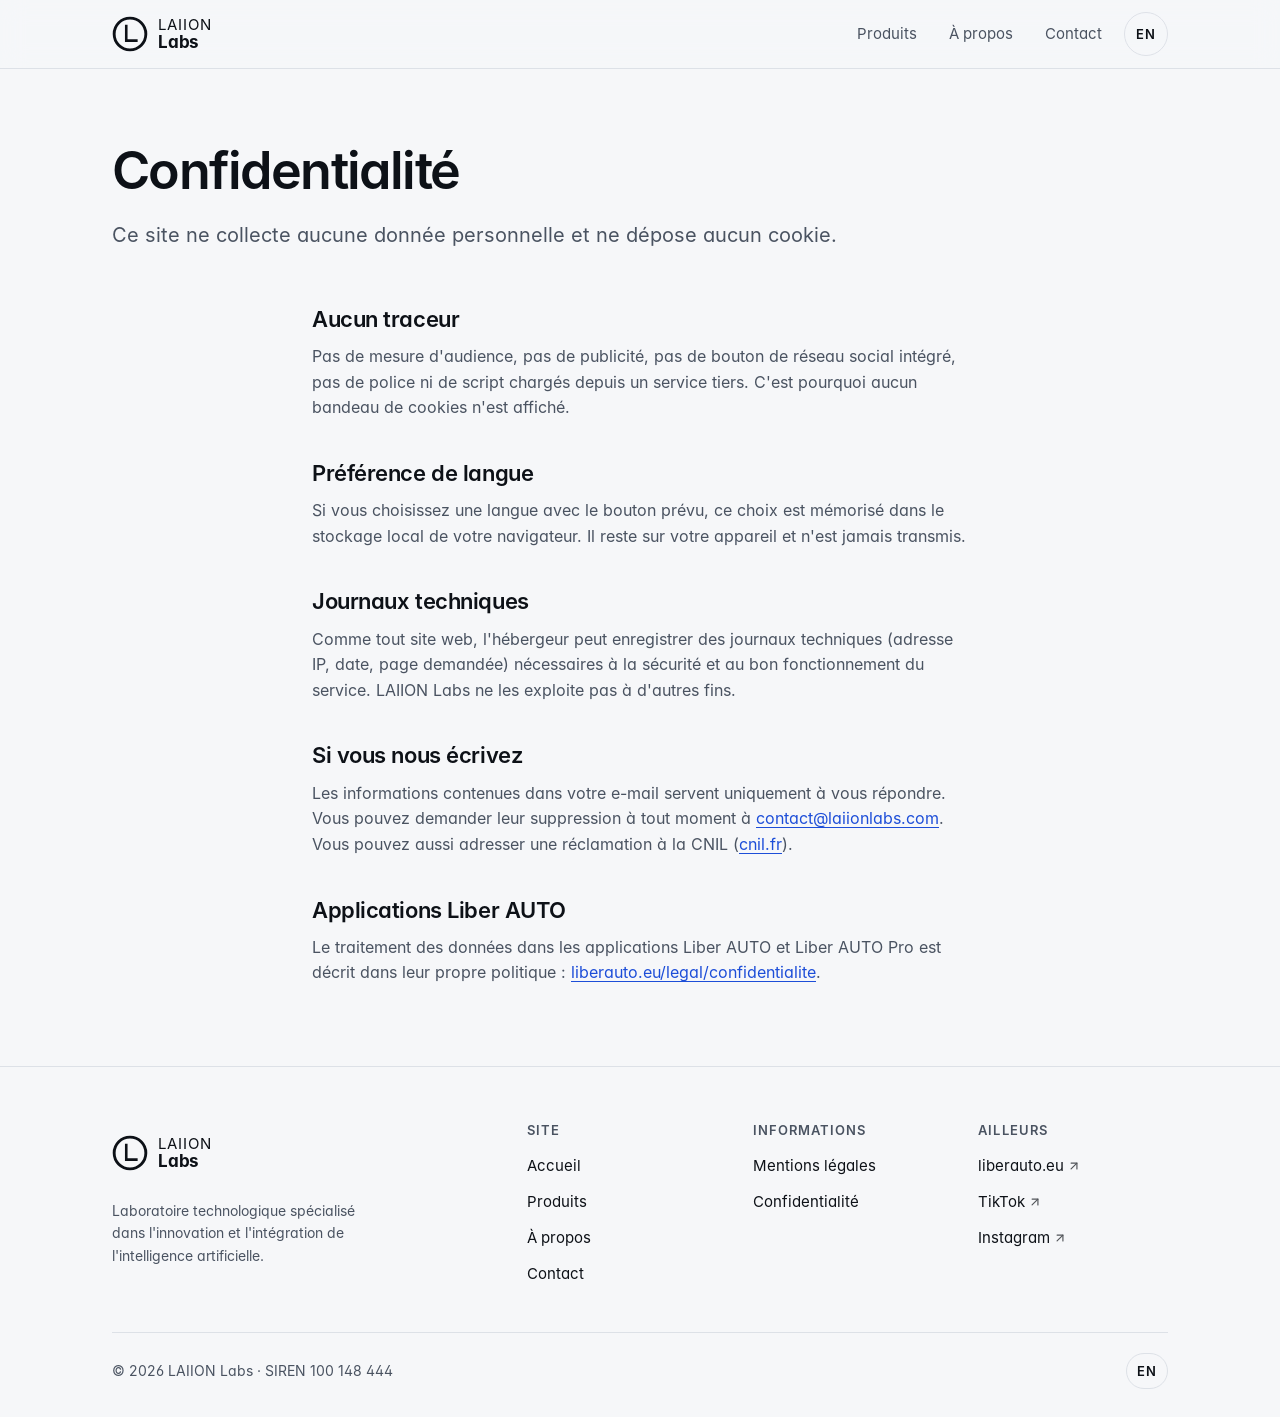
==== confidentialite.html @ 4909dd3a "Add files via upload" ====
<!doctype html>
<html lang="fr">
<head>
  <meta charset="utf-8">
  <meta name="viewport" content="width=device-width, initial-scale=1">
  <title>Confidentialité — LAIION Labs</title>
  <meta name="description" content="Le site de LAIION Labs ne collecte aucune donnée personnelle et ne dépose aucun cookie.">
  <link rel="canonical" href="https://laiionlabs.com/confidentialite.html">
  <link rel="alternate" hreflang="fr" href="https://laiionlabs.com/confidentialite.html">
  <link rel="alternate" hreflang="en" href="https://laiionlabs.com/en/privacy.html">
  <link rel="alternate" hreflang="x-default" href="https://laiionlabs.com/confidentialite.html">
  <meta name="color-scheme" content="light dark">
  <meta name="theme-color" content="#f6f7f9" media="(prefers-color-scheme: light)">
  <meta name="theme-color" content="#0b0e12" media="(prefers-color-scheme: dark)">
  <meta property="og:type" content="website">
  <meta property="og:site_name" content="LAIION Labs">
  <meta property="og:title" content="Confidentialité — LAIION Labs">
  <meta property="og:description" content="Le site de LAIION Labs ne collecte aucune donnée personnelle et ne dépose aucun cookie.">
  <meta property="og:url" content="https://laiionlabs.com/confidentialite.html">
  <meta property="og:image" content="https://laiionlabs.com/assets/img/og-image.png">
  <meta property="og:image:width" content="1200">
  <meta property="og:image:height" content="630">
  <meta property="og:image:alt" content="LAIION Labs">
  <meta property="og:locale" content="fr_FR">
  <meta property="og:locale:alternate" content="en_US">
  <meta name="twitter:card" content="summary_large_image">
  <link rel="icon" href="assets/img/favicon.svg" type="image/svg+xml">
  <link rel="icon" href="assets/img/favicon-32.png" sizes="32x32" type="image/png">
  <link rel="apple-touch-icon" href="assets/img/apple-touch-icon.png">
  <link rel="preload" href="assets/fonts/inter-400.woff" as="font" type="font/woff" crossorigin>
  <link rel="stylesheet" href="assets/css/style.css">
  <script type="application/ld+json">{"@context":"https://schema.org","@type":"Organization","name":"LAIION Labs","legalName":"LAIION Labs","url":"https://laiionlabs.com/","logo":"https://laiionlabs.com/assets/img/logo-512.png","email":"contact@laiionlabs.com","telephone":"+33961003296","foundingDate":"2026","address":{"@type":"PostalAddress","streetAddress":"60 rue François 1er","postalCode":"75008","addressLocality":"Paris","addressCountry":"FR"},"identifier":[{"@type":"PropertyValue","propertyID":"SIREN","value":"100148444"},{"@type":"PropertyValue","propertyID":"SIRET","value":"10014844400019"}],"vatID":"FR66100148444","founder":{"@type":"Person","name":"Ion Lai"},"sameAs":["https://liberauto.eu","https://www.tiktok.com/@laiion.labs","https://www.instagram.com/laiion_labs/"]}</script>
</head>
<body>
  <a class="skip" href="#main">Aller au contenu</a>
  <header class="site-header">
    <div class="container site-header__inner">
      <a class="brand" href="index.html" aria-label="Accueil LAIION Labs">
        <svg class="brand__mark" viewBox="0 0 100 100" width="36" height="36" aria-hidden="true" focusable="false"><circle cx="50" cy="50" r="44" fill="none" stroke="currentColor" stroke-width="8"/><path d="M39.6 24V68.4H71.2" fill="none" stroke="currentColor" stroke-width="7.2"/></svg>
        <span class="brand__text" aria-hidden="true"><span class="brand__top">LAIION</span><span class="brand__bottom">Labs</span></span>
      </a>
      <nav class="nav" aria-label="Navigation principale">
        <ul class="nav__list"><li><a href="produits.html">Produits</a></li><li><a href="a-propos.html">À propos</a></li><li><a href="contact.html">Contact</a></li></ul>
        <a class="lang-switch" href="en/privacy.html" hreflang="en" lang="en" data-setlang="en"><span class="sr-only">English</span><span aria-hidden="true">EN</span></a>
        <details class="nav__mobile">
          <summary aria-label="Menu"><svg class="icon" viewBox="0 0 24 24" width="20" height="20" fill="none" stroke="currentColor" stroke-width="2" stroke-linecap="round" stroke-linejoin="round" aria-hidden="true" focusable="false"><path d="M4 6h16"/><path d="M4 12h16"/><path d="M4 18h16"/></svg><svg class="icon" viewBox="0 0 24 24" width="20" height="20" fill="none" stroke="currentColor" stroke-width="2" stroke-linecap="round" stroke-linejoin="round" aria-hidden="true" focusable="false"><path d="M18 6 6 18"/><path d="m6 6 12 12"/></svg></summary>
          <div class="nav__panel">
            <ul><li><a href="produits.html">Produits</a></li><li><a href="a-propos.html">À propos</a></li><li><a href="contact.html">Contact</a></li></ul>
          </div>
        </details>
      </nav>
    </div>
  </header>

  <main id="main">

  <section class="page-head">
    <div class="container">
      <h1>Confidentialité</h1>
      <p class="lead">Ce site ne collecte aucune donnée personnelle et ne dépose aucun cookie.</p>
    </div>
  </section>
  <section class="section section--first">
    <div class="container prose">
      <h2>Aucun traceur</h2>
      <p>Pas de mesure d'audience, pas de publicité, pas de bouton de réseau social intégré, pas de police ni de script chargés depuis un service tiers. C'est pourquoi aucun bandeau de cookies n'est affiché.</p>

      <h2>Préférence de langue</h2>
      <p>Si vous choisissez une langue avec le bouton prévu, ce choix est mémorisé dans le stockage local de votre navigateur. Il reste sur votre appareil et n'est jamais transmis.</p>

      <h2>Journaux techniques</h2>
      <p>Comme tout site web, l'hébergeur peut enregistrer des journaux techniques (adresse IP, date, page demandée) nécessaires à la sécurité et au bon fonctionnement du service. LAIION Labs ne les exploite pas à d'autres fins.</p>

      <h2>Si vous nous écrivez</h2>
      <p>Les informations contenues dans votre e-mail servent uniquement à vous répondre. Vous pouvez demander leur suppression à tout moment à <a href="mailto:contact@laiionlabs.com">contact@laiionlabs.com</a>. Vous pouvez aussi adresser une réclamation à la CNIL (<a href="https://www.cnil.fr" rel="noopener">cnil.fr</a>).</p>

      <h2>Applications Liber AUTO</h2>
      <p>Le traitement des données dans les applications Liber AUTO et Liber AUTO Pro est décrit dans leur propre politique&nbsp;: <a href="https://liberauto.eu/legal/confidentialite" rel="noopener">liberauto.eu/legal/confidentialite</a>.</p>
    </div>
  </section>
  </main>

  <footer class="site-footer">
    <div class="container">
      <div class="site-footer__grid">
        <div class="site-footer__brand">
          <a class="brand" href="index.html" aria-label="Accueil LAIION Labs">
            <svg class="brand__mark" viewBox="0 0 100 100" width="36" height="36" aria-hidden="true" focusable="false"><circle cx="50" cy="50" r="44" fill="none" stroke="currentColor" stroke-width="8"/><path d="M39.6 24V68.4H71.2" fill="none" stroke="currentColor" stroke-width="7.2"/></svg>
            <span class="brand__text" aria-hidden="true"><span class="brand__top">LAIION</span><span class="brand__bottom">Labs</span></span>
          </a>
          <p class="muted small">Laboratoire technologique spécialisé dans l'innovation et l'intégration de l'intelligence artificielle.</p>
        </div>
        <div>
          <h2 class="site-footer__title">Site</h2>
          <ul>
            <li><a href="index.html">Accueil</a></li>
            <li><a href="produits.html">Produits</a></li>
            <li><a href="a-propos.html">À propos</a></li>
            <li><a href="contact.html">Contact</a></li>
          </ul>
        </div>
        <div>
          <h2 class="site-footer__title">Informations</h2>
          <ul>
            <li><a href="mentions-legales.html">Mentions légales</a></li>
            <li><a href="confidentialite.html">Confidentialité</a></li>
          </ul>
        </div>
        <div>
          <h2 class="site-footer__title">Ailleurs</h2>
          <ul>
            <li><a href="https://liberauto.eu" target="_blank" rel="noopener">liberauto.eu<span class="sr-only"> (nouvel onglet)</span><svg class="icon" viewBox="0 0 24 24" width="20" height="20" fill="none" stroke="currentColor" stroke-width="2" stroke-linecap="round" stroke-linejoin="round" aria-hidden="true" focusable="false"><path d="M7 7h10v10"/><path d="M7 17 17 7"/></svg></a></li>
            <li><a href="https://www.tiktok.com/@laiion.labs" target="_blank" rel="noopener">TikTok<span class="sr-only"> (nouvel onglet)</span><svg class="icon" viewBox="0 0 24 24" width="20" height="20" fill="none" stroke="currentColor" stroke-width="2" stroke-linecap="round" stroke-linejoin="round" aria-hidden="true" focusable="false"><path d="M7 7h10v10"/><path d="M7 17 17 7"/></svg></a></li>
            <li><a href="https://www.instagram.com/laiion_labs/" target="_blank" rel="noopener">Instagram<span class="sr-only"> (nouvel onglet)</span><svg class="icon" viewBox="0 0 24 24" width="20" height="20" fill="none" stroke="currentColor" stroke-width="2" stroke-linecap="round" stroke-linejoin="round" aria-hidden="true" focusable="false"><path d="M7 7h10v10"/><path d="M7 17 17 7"/></svg></a></li>
          </ul>
        </div>
      </div>
      <div class="site-footer__bottom">
        <p class="small">© 2026 LAIION Labs · SIREN 100 148 444</p>
        <a class="lang-switch lang-switch--footer" href="en/privacy.html" hreflang="en" lang="en" data-setlang="en"><span class="sr-only">English</span><span aria-hidden="true">EN</span></a>
      </div>
    </div>
  </footer>
  <script>document.querySelectorAll("[data-setlang]").forEach(function(a){a.addEventListener("click",function(){try{localStorage.setItem("lang",a.getAttribute("data-setlang"))}catch(e){}})});</script>
</body>
</html>
---- assets/css/style.css ----
/* =====================================================================
   LAIION Labs — feuille de style
   Couleurs : modifiez les variables ci-dessous (mode clair puis sombre).
   ===================================================================== */

@font-face { font-family: "Inter"; font-style: normal; font-weight: 300; font-display: swap; src: url("../fonts/inter-300.woff") format("woff"); }
@font-face { font-family: "Inter"; font-style: normal; font-weight: 400; font-display: swap; src: url("../fonts/inter-400.woff") format("woff"); }
@font-face { font-family: "Inter"; font-style: normal; font-weight: 600; font-display: swap; src: url("../fonts/inter-600.woff") format("woff"); }
@font-face { font-family: "Inter"; font-style: normal; font-weight: 700; font-display: swap; src: url("../fonts/inter-700.woff") format("woff"); }

:root {
  --bg: #f6f7f9;
  --bg-alt: #eef0f3;
  --surface: #ffffff;
  --text: #0d1117;
  --muted: #4a5361;
  --border: #dde1e7;
  --border-strong: #c7cdd6;
  --accent: #1d4ed8;
  --accent-hover: #1e40af;
  --on-accent: #ffffff;
  --accent-soft: rgba(29, 78, 216, 0.08);
  --sk: #e3e7ec;
  --sk-soft: #eef1f4;
  --grid-line: rgba(13, 17, 23, 0.05);
  --shadow: 0 1px 2px rgba(13, 17, 23, 0.04), 0 8px 24px -12px rgba(13, 17, 23, 0.12);

  --radius: 16px;
  --radius-sm: 10px;
  --header-h: 68px;
  --ease: cubic-bezier(0.2, 0, 0, 1);
  color-scheme: light;
}

@media (prefers-color-scheme: dark) {
  :root {
    --bg: #0b0e12;
    --bg-alt: #0f1318;
    --surface: #12171d;
    --text: #e8ebef;
    --muted: #9ba5b3;
    --border: #222a33;
    --border-strong: #303a46;
    --accent: #7aa2ff;
    --accent-hover: #9cbaff;
    --on-accent: #0b0e12;
    --accent-soft: rgba(122, 162, 255, 0.1);
    --sk: #1f2730;
    --sk-soft: #182028;
    --grid-line: rgba(232, 235, 239, 0.045);
    --shadow: 0 1px 2px rgba(0, 0, 0, 0.3), 0 12px 32px -16px rgba(0, 0, 0, 0.6);
    color-scheme: dark;
  }
}

/* ---------------------------------------------------------------- base */
*, *::before, *::after { box-sizing: border-box; }
html { -webkit-text-size-adjust: 100%; scroll-padding-top: calc(var(--header-h) + 16px); }
body {
  margin: 0;
  background: var(--bg);
  color: var(--text);
  font-family: "Inter", ui-sans-serif, system-ui, -apple-system, "Segoe UI", Roboto, sans-serif;
  font-size: 1rem;
  line-height: 1.6;
  font-feature-settings: "cv11", "ss01";
  -webkit-font-smoothing: antialiased;
  -moz-osx-font-smoothing: grayscale;
  overflow-x: hidden;
}
img, svg { display: block; max-width: 100%; }
h1, h2, h3 { margin: 0; line-height: 1.15; letter-spacing: -0.02em; font-weight: 600; text-wrap: balance; }
p { margin: 0; text-wrap: pretty; }
a { color: var(--accent); text-decoration-thickness: 1px; text-underline-offset: 3px; }
a:hover { color: var(--accent-hover); }
:focus-visible { outline: 2px solid var(--accent); outline-offset: 3px; border-radius: 6px; }
address { font-style: normal; }
.muted { color: var(--muted); }
.small { font-size: 0.875rem; }
.sr-only { position: absolute; width: 1px; height: 1px; padding: 0; margin: -1px; overflow: hidden; clip: rect(0 0 0 0); white-space: nowrap; border: 0; }
.icon { flex: none; }

.skip {
  position: absolute; left: 16px; top: -100px; z-index: 100;
  background: var(--accent); color: var(--on-accent); padding: 10px 16px; border-radius: var(--radius-sm); font-weight: 600; text-decoration: none;
}
.skip:focus { top: 12px; color: var(--on-accent); }

.container { width: 100%; max-width: 1120px; margin-inline: auto; padding-inline: 16px; }
@media (min-width: 768px) { .container { padding-inline: 32px; } }

/* ---------------------------------------------------------------- marque */
.brand { display: inline-flex; align-items: center; gap: 10px; color: var(--text); text-decoration: none; }
.brand:hover { color: var(--text); }
.brand__mark { width: 36px; height: 36px; }
.brand__text { display: flex; flex-direction: column; line-height: 1; }
.brand__top { font-weight: 400; font-size: 15px; letter-spacing: 0.07em; }
.brand__bottom { font-weight: 700; font-size: 17px; letter-spacing: -0.01em; margin-top: 2px; }

/* ---------------------------------------------------------------- en-tête */
.site-header {
  position: sticky; top: 0; z-index: 50;
  background: color-mix(in srgb, var(--bg) 82%, transparent);
  backdrop-filter: saturate(160%) blur(12px);
  -webkit-backdrop-filter: saturate(160%) blur(12px);
  border-bottom: 1px solid var(--border);
}
.site-header__inner { display: flex; align-items: center; justify-content: space-between; height: var(--header-h); gap: 16px; }
.nav { display: flex; align-items: center; gap: 8px; }
.nav__list { display: none; list-style: none; margin: 0; padding: 0; gap: 4px; }
.nav__list a, .nav__panel a {
  display: inline-flex; align-items: center; min-height: 44px; padding: 0 14px;
  color: var(--muted); text-decoration: none; font-weight: 500; font-size: 0.9375rem; border-radius: var(--radius-sm);
  transition: color 0.18s var(--ease), background-color 0.18s var(--ease);
}
.nav__list a:hover, .nav__panel a:hover { color: var(--text); background: var(--bg-alt); }
.nav__list a[aria-current="page"], .nav__panel a[aria-current="page"] { color: var(--text); }
.nav__list a[aria-current="page"] { box-shadow: inset 0 -2px 0 var(--accent); border-radius: 0; }

.lang-switch {
  display: inline-flex; align-items: center; justify-content: center; min-width: 44px; min-height: 44px; padding: 0 10px;
  border: 1px solid var(--border); border-radius: 999px; color: var(--text); text-decoration: none;
  font-size: 0.8125rem; font-weight: 600; letter-spacing: 0.06em;
  transition: border-color 0.18s var(--ease), background-color 0.18s var(--ease);
}
.lang-switch:hover { color: var(--text); border-color: var(--border-strong); background: var(--surface); }
.lang-switch--footer { min-height: 36px; min-width: 40px; }

.nav__mobile { position: relative; }
.nav__mobile summary {
  list-style: none; display: inline-flex; align-items: center; justify-content: center;
  width: 44px; height: 44px; border-radius: var(--radius-sm); color: var(--text); cursor: pointer; border: 1px solid var(--border);
}
.nav__mobile summary::-webkit-details-marker { display: none; }
.nav__mobile summary .icon:last-child { display: none; }
.nav__mobile[open] summary .icon:first-child { display: none; }
.nav__mobile[open] summary .icon:last-child { display: block; }
.nav__panel {
  position: absolute; right: 0; top: calc(100% + 10px); min-width: 220px;
  background: var(--surface); border: 1px solid var(--border); border-radius: var(--radius); box-shadow: var(--shadow); padding: 8px;
}
.nav__panel ul { list-style: none; margin: 0; padding: 0; }
.nav__panel a { display: flex; width: 100%; color: var(--text); }

@media (min-width: 760px) {
  .nav__list { display: flex; }
  .nav__mobile { display: none; }
}

/* ---------------------------------------------------------------- boutons */
.actions { display: flex; flex-wrap: wrap; gap: 12px; margin-top: 32px; }
.btn {
  display: inline-flex; align-items: center; justify-content: center; gap: 8px;
  min-height: 46px; padding: 0 20px; border-radius: 999px; border: 1px solid transparent;
  font: inherit; font-weight: 600; font-size: 0.9375rem; text-decoration: none; cursor: pointer;
  transition: background-color 0.18s var(--ease), border-color 0.18s var(--ease), transform 0.18s var(--ease);
}
.btn .icon { width: 18px; height: 18px; transition: transform 0.18s var(--ease); }
.btn:hover .icon { transform: translateX(2px); }
.btn--primary { background: var(--accent); color: var(--on-accent); }
.btn--primary:hover { background: var(--accent-hover); color: var(--on-accent); }
.btn--ghost { background: transparent; color: var(--text); border-color: var(--border-strong); }
.btn--ghost:hover { background: var(--surface); color: var(--text); }
.btn:active { transform: translateY(1px); }

.link-arrow { display: inline-flex; align-items: center; gap: 6px; min-height: 44px; font-weight: 600; font-size: 0.9375rem; text-decoration: none; }
.link-arrow .icon { width: 18px; height: 18px; transition: transform 0.18s var(--ease); }
.link-arrow:hover .icon { transform: translateX(3px); }
a[target="_blank"] > .icon { display: inline-block; width: 14px; height: 14px; margin-left: 3px; vertical-align: -1px; opacity: 0.7; }
.btn[target="_blank"] > .icon { width: 16px; height: 16px; margin-left: 0; opacity: 1; }

/* ---------------------------------------------------------------- héros et en-têtes */
.eyebrow {
  display: inline-flex; align-items: center; gap: 10px; margin-bottom: 20px;
  color: var(--muted); font-size: 0.8125rem; font-weight: 600; letter-spacing: 0.12em; text-transform: uppercase;
}
.eyebrow::before { content: ""; width: 8px; height: 8px; border-radius: 50%; background: var(--accent); box-shadow: 0 0 0 4px var(--accent-soft); }

.hero { position: relative; padding: 88px 0 96px; overflow: hidden; isolation: isolate; }
.hero::before {
  content: ""; position: absolute; inset: 0; z-index: -1;
  background-image: linear-gradient(var(--grid-line) 1px, transparent 1px), linear-gradient(90deg, var(--grid-line) 1px, transparent 1px);
  background-size: 48px 48px;
  -webkit-mask-image: radial-gradient(ellipse 70% 70% at 70% 30%, #000 20%, transparent 75%);
  mask-image: radial-gradient(ellipse 70% 70% at 70% 30%, #000 20%, transparent 75%);
}
.hero::after {
  content: ""; position: absolute; z-index: -1; right: -140px; top: -120px; width: 520px; height: 520px; border-radius: 50%;
  border: 1px solid var(--border); box-shadow: inset 0 0 0 64px transparent, 0 0 0 64px transparent;
  background: radial-gradient(circle, var(--accent-soft), transparent 65%);
}
.hero__title { font-size: clamp(2.25rem, 1.4rem + 3.8vw, 4rem); font-weight: 650; letter-spacing: -0.035em; max-width: 17ch; }
.hero__lead { margin-top: 24px; }
.lead { font-size: clamp(1.0625rem, 1rem + 0.35vw, 1.25rem); color: var(--muted); max-width: 62ch; line-height: 1.6; }

.page-head { padding: 72px 0 8px; }
.page-head h1 { font-size: clamp(2rem, 1.4rem + 2.6vw, 3.25rem); letter-spacing: -0.03em; max-width: 20ch; }
.page-head .lead, .page-head > .container > .muted { margin-top: 18px; }

/* ---------------------------------------------------------------- sections */
.section { padding: 80px 0; }
.section--first { padding-top: 48px; }
.section--tight { padding: 24px 0 96px; }
.section--muted { background: var(--bg-alt); border-block: 1px solid var(--border); }
.section__head { max-width: 680px; margin-bottom: 40px; }
.section__head h2 { font-size: clamp(1.75rem, 1.3rem + 1.6vw, 2.5rem); }
.section__head .muted { margin-top: 14px; font-size: 1.0625rem; }

.grid { display: grid; gap: 20px; }
@media (min-width: 820px) { .grid--2 { grid-template-columns: repeat(2, 1fr); gap: 24px; } }
@media (min-width: 700px) { .grid--3 { grid-template-columns: repeat(3, 1fr); } }
@media (min-width: 600px) { .grid--4 { grid-template-columns: repeat(2, 1fr); } }
@media (min-width: 1000px) { .grid--4 { grid-template-columns: repeat(4, 1fr); gap: 24px; } }

.card { background: var(--surface); border: 1px solid var(--border); border-radius: var(--radius); padding: 28px; }

/* cartes produits */
.product-card { display: flex; flex-direction: column; gap: 20px; transition: border-color 0.2s var(--ease), box-shadow 0.2s var(--ease); }
.product-card:hover { border-color: var(--border-strong); box-shadow: var(--shadow); }
.product-card__name { font-size: 1.625rem; margin-top: 14px; }
.product-card__tagline { margin-top: 6px; font-weight: 500; }
.product-card__actions { margin-top: auto; display: flex; flex-wrap: wrap; align-items: center; gap: 8px 20px; padding-top: 8px; }
.tag {
  display: inline-flex; align-items: center; min-height: 26px; padding: 0 10px; border-radius: 999px;
  background: var(--accent-soft); color: var(--accent); font-size: 0.75rem; font-weight: 600; letter-spacing: 0.04em; text-transform: uppercase;
}
.checks { list-style: none; margin: 0; padding: 0; display: grid; gap: 10px; }
.checks li { display: flex; gap: 10px; align-items: flex-start; font-size: 0.9375rem; }
.checks .icon { width: 18px; height: 18px; color: var(--accent); margin-top: 3px; }

/* approche */
.feature h3 { font-size: 1.0625rem; margin: 18px 0 8px; letter-spacing: -0.01em; }
.feature p { font-size: 0.9375rem; }
.feature__icon {
  display: inline-flex; align-items: center; justify-content: center; width: 44px; height: 44px; border-radius: 12px;
  background: var(--surface); border: 1px solid var(--border); color: var(--accent);
}
.feature__icon .icon { width: 20px; height: 20px; }

/* appel à l'action */
.cta {
  display: flex; flex-direction: column; gap: 24px; align-items: flex-start;
  background: var(--surface); border: 1px solid var(--border); border-radius: var(--radius); padding: 32px;
  position: relative; overflow: hidden;
}
.cta::after { content: ""; position: absolute; right: -80px; bottom: -120px; width: 280px; height: 280px; border-radius: 50%; border: 1px solid var(--border); pointer-events: none; }
.cta__title { font-size: clamp(1.375rem, 1.1rem + 1vw, 1.75rem); margin-bottom: 8px; }
.cta .btn { position: relative; z-index: 1; }
@media (min-width: 760px) { .cta { flex-direction: row; align-items: center; justify-content: space-between; padding: 40px 44px; } }

/* ---------------------------------------------------------------- page produits */
.product { scroll-margin-top: var(--header-h); }
.product + .product { border-top: 1px solid var(--border); }
.product__grid { display: grid; gap: 40px; align-items: start; }
.product__text h2 { font-size: clamp(1.875rem, 1.4rem + 1.8vw, 2.75rem); margin-top: 14px; }
.product__text .lead { margin-top: 12px; }
.product__text .btn { margin-top: 32px; }
.specs { margin: 32px 0 0; display: grid; gap: 0; border-top: 1px solid var(--border); }
.specs > div { padding: 16px 0; border-bottom: 1px solid var(--border); display: grid; gap: 4px; }
.specs dt { font-weight: 600; font-size: 0.9375rem; }
.specs dd { margin: 0; color: var(--muted); font-size: 0.9375rem; }
@media (min-width: 600px) { .specs > div { grid-template-columns: 200px 1fr; gap: 16px; } }
.product__media { margin: 0; }
.product__media figcaption { margin-top: 12px; font-size: 0.8125rem; color: var(--muted); text-align: center; }
@media (min-width: 960px) {
  .product__grid { grid-template-columns: 1.05fr 1fr; gap: 64px; }
  .product__media { position: sticky; top: calc(var(--header-h) + 32px); }
  .product--alt .product__media { order: -1; }
}

/* maquettes neutres */
.mock { background: var(--surface); border: 1px solid var(--border); border-radius: var(--radius); overflow: hidden; box-shadow: var(--shadow); }
.mock__bar { display: flex; align-items: center; gap: 6px; padding: 12px 14px; border-bottom: 1px solid var(--border); background: var(--bg-alt); }
.mock__bar i { width: 10px; height: 10px; border-radius: 50%; background: var(--sk); }
.mock__url { flex: 1; height: 18px; margin-left: 12px; border-radius: 999px; background: var(--surface); border: 1px solid var(--border); max-width: 60%; }
.mock__body { padding: 18px; display: grid; gap: 14px; }
.sk { display: block; height: 10px; border-radius: 6px; background: var(--sk); }
.sk--soft { background: var(--sk-soft); height: 8px; }
.sk--pill { height: 22px; border-radius: 999px; background: var(--sk-soft); border: 1px solid var(--border); }
.sk--accent { background: var(--accent); opacity: 0.35; }
.sk--lg { height: 16px; }
.m-search { display: flex; gap: 8px; }
.m-input { flex: 1; height: 38px; border-radius: 10px; border: 1px solid var(--border); background: var(--bg); }
.m-btn { width: 80px; height: 38px; border-radius: 10px; background: var(--accent); opacity: 0.85; }
.m-chips { display: flex; gap: 8px; }
.m-grid { display: grid; grid-template-columns: repeat(3, 1fr); gap: 12px; }
.m-card { display: grid; gap: 8px; padding-bottom: 4px; }
.m-img { display: block; aspect-ratio: 4 / 3; border-radius: 10px; background: linear-gradient(135deg, var(--sk), var(--sk-soft)); }
.mock__body--dash { grid-template-columns: 26% 1fr; gap: 16px; }
.m-side { display: grid; gap: 14px; align-content: start; padding-right: 14px; border-right: 1px solid var(--border); }
.m-main { display: grid; gap: 14px; min-width: 0; }
.m-stats { display: grid; grid-template-columns: repeat(3, 1fr); gap: 10px; }
.m-stat { display: grid; gap: 10px; padding: 12px; border: 1px solid var(--border); border-radius: 10px; }
.m-table { display: grid; border: 1px solid var(--border); border-radius: 10px; }
.m-row { display: flex; align-items: center; gap: 12px; padding: 11px 12px; }
.m-row + .m-row { border-top: 1px solid var(--border); }
.m-row .sk:nth-child(2) { flex: none; }
.m-row .sk:nth-child(3) { margin-left: auto; }
.m-thumb { flex: none; width: 28px; height: 22px; border-radius: 6px; background: var(--sk); }

/* ---------------------------------------------------------------- à propos, textes légaux */
.about { display: grid; gap: 40px; align-items: start; }
@media (min-width: 900px) { .about { grid-template-columns: 1fr 340px; gap: 64px; } }
.prose { max-width: 72ch; }
.prose h2 { font-size: 1.375rem; margin: 40px 0 12px; }
.prose h2:first-child { margin-top: 0; }
.prose p + p { margin-top: 14px; }
.prose p { color: var(--muted); }
.prose strong { color: var(--text); font-weight: 600; }
.facts dl, .kv { margin: 0; display: grid; }
.facts dl > div { padding: 14px 0; border-bottom: 1px solid var(--border); }
.facts dl > div:first-child { padding-top: 0; }
.facts dl > div:last-child { border-bottom: 0; padding-bottom: 0; }
.facts dt, .kv dt { font-size: 0.8125rem; font-weight: 600; letter-spacing: 0.04em; text-transform: uppercase; color: var(--muted); }
.facts dd, .kv dd { margin: 4px 0 0; }
.kv { border: 1px solid var(--border); border-radius: var(--radius); background: var(--surface); }
.kv > div { padding: 14px 20px; }
.kv > div + div { border-top: 1px solid var(--border); }
@media (min-width: 640px) { .kv > div { display: grid; grid-template-columns: 220px 1fr; gap: 16px; align-items: baseline; } .kv dd { margin: 0; } }
.kv dd { overflow-wrap: anywhere; }

/* ---------------------------------------------------------------- contact */
.contact__item { display: flex; flex-direction: column; gap: 6px; color: var(--text); text-decoration: none; transition: border-color 0.2s var(--ease), box-shadow 0.2s var(--ease); }
a.contact__item:hover { color: var(--text); border-color: var(--border-strong); box-shadow: var(--shadow); }
.contact__item .feature__icon { margin-bottom: 14px; background: var(--bg-alt); }
.contact__label { font-size: 0.8125rem; font-weight: 600; letter-spacing: 0.04em; text-transform: uppercase; color: var(--muted); }
.contact__value { font-size: 1.0625rem; font-weight: 600; overflow-wrap: anywhere; }
.notes { margin-top: 40px; display: grid; gap: 10px; }

/* ---------------------------------------------------------------- pied de page */
.site-footer { border-top: 1px solid var(--border); padding: 56px 0 28px; background: var(--bg); }
.site-footer__grid { display: grid; gap: 36px; grid-template-columns: 1fr 1fr; }
.site-footer__brand { grid-column: 1 / -1; display: grid; gap: 16px; max-width: 34ch; }
@media (min-width: 820px) { .site-footer__grid { grid-template-columns: 2fr 1fr 1fr 1fr; } .site-footer__brand { grid-column: auto; } }
.site-footer__title { font-size: 0.8125rem; font-weight: 600; letter-spacing: 0.08em; text-transform: uppercase; color: var(--muted); margin-bottom: 10px; }
.site-footer ul { list-style: none; margin: 0; padding: 0; }
.site-footer li a { display: inline-flex; align-items: center; min-height: 36px; color: var(--text); text-decoration: none; font-size: 0.9375rem; }
.site-footer li a:hover { color: var(--accent); }
.site-footer__bottom { margin-top: 40px; padding-top: 20px; border-top: 1px solid var(--border); display: flex; flex-wrap: wrap; align-items: center; justify-content: space-between; gap: 12px; color: var(--muted); }

/* ---------------------------------------------------------------- 404 */
.notfound { min-height: 100vh; display: flex; align-items: center; padding: 64px 0; }
.notfound .brand { margin-bottom: 48px; }
.notfound__code { font-size: clamp(4rem, 3rem + 6vw, 7rem); font-weight: 300; letter-spacing: -0.04em; line-height: 1; color: var(--muted); margin-bottom: 16px; }
.notfound h1 { font-size: clamp(1.75rem, 1.4rem + 1.5vw, 2.5rem); margin-bottom: 10px; }
.notfound h2 { font-size: 1.375rem; margin-bottom: 8px; }
.notfound hr { border: 0; border-top: 1px solid var(--border); margin: 48px 0 32px; max-width: 480px; }
.notfound .actions { margin-top: 24px; }

/* ---------------------------------------------------------------- mouvement réduit */
@media (prefers-reduced-motion: reduce) {
  *, *::before, *::after { transition: none !important; animation: none !important; scroll-behavior: auto !important; }
}

/* ---------------------------------------------------------------- captures dans des téléphones */
.phones { position: relative; display: grid; grid-template-columns: 1fr 1.18fr 1fr; align-items: center; padding: 8px 0 4px; isolation: isolate; }
.phones::before {
  content: ""; position: absolute; z-index: -1; left: 50%; top: 50%; width: 92%; aspect-ratio: 1; max-width: 100%; transform: translate(-50%, -50%);
  border-radius: 50%; border: 1px solid var(--border); background: radial-gradient(circle, var(--accent-soft), transparent 68%);
}
.phone {
  position: relative; border-radius: 26px; padding: 6px; background: #0d1014;
  box-shadow: 0 0 0 1px var(--border-strong), 0 24px 48px -24px rgba(13, 17, 23, 0.45);
}
.phone img { display: block; width: 100%; height: auto; border-radius: 20px; }
.phone::before { content: ""; position: absolute; z-index: 1; top: 12px; left: 50%; width: 22%; height: 5px; border-radius: 99px; background: rgba(255, 255, 255, 0.18); transform: translateX(-50%); }
.phone--0 { transform: translate(14%, 6%) rotate(-4deg); z-index: 0; }
.phone--1 { z-index: 2; }
.phone--2 { transform: translate(-14%, 6%) rotate(4deg); z-index: 1; }
@media (min-width: 960px) {
  .product__media--phones { position: static; }
}
@media (prefers-color-scheme: dark) {
  :root .phone { background: #000; box-shadow: 0 0 0 1px var(--border-strong), 0 24px 48px -24px rgba(0, 0, 0, 0.8); }
}

/* logos produits */
.product-card__top, .product__brand { display: flex; align-items: center; gap: 14px; }
.product-logo { flex: none; object-fit: contain; filter: drop-shadow(0 2px 4px rgba(13, 17, 23, 0.12)); }
.product-card__top .tag, .product__brand .tag { margin: 0; }
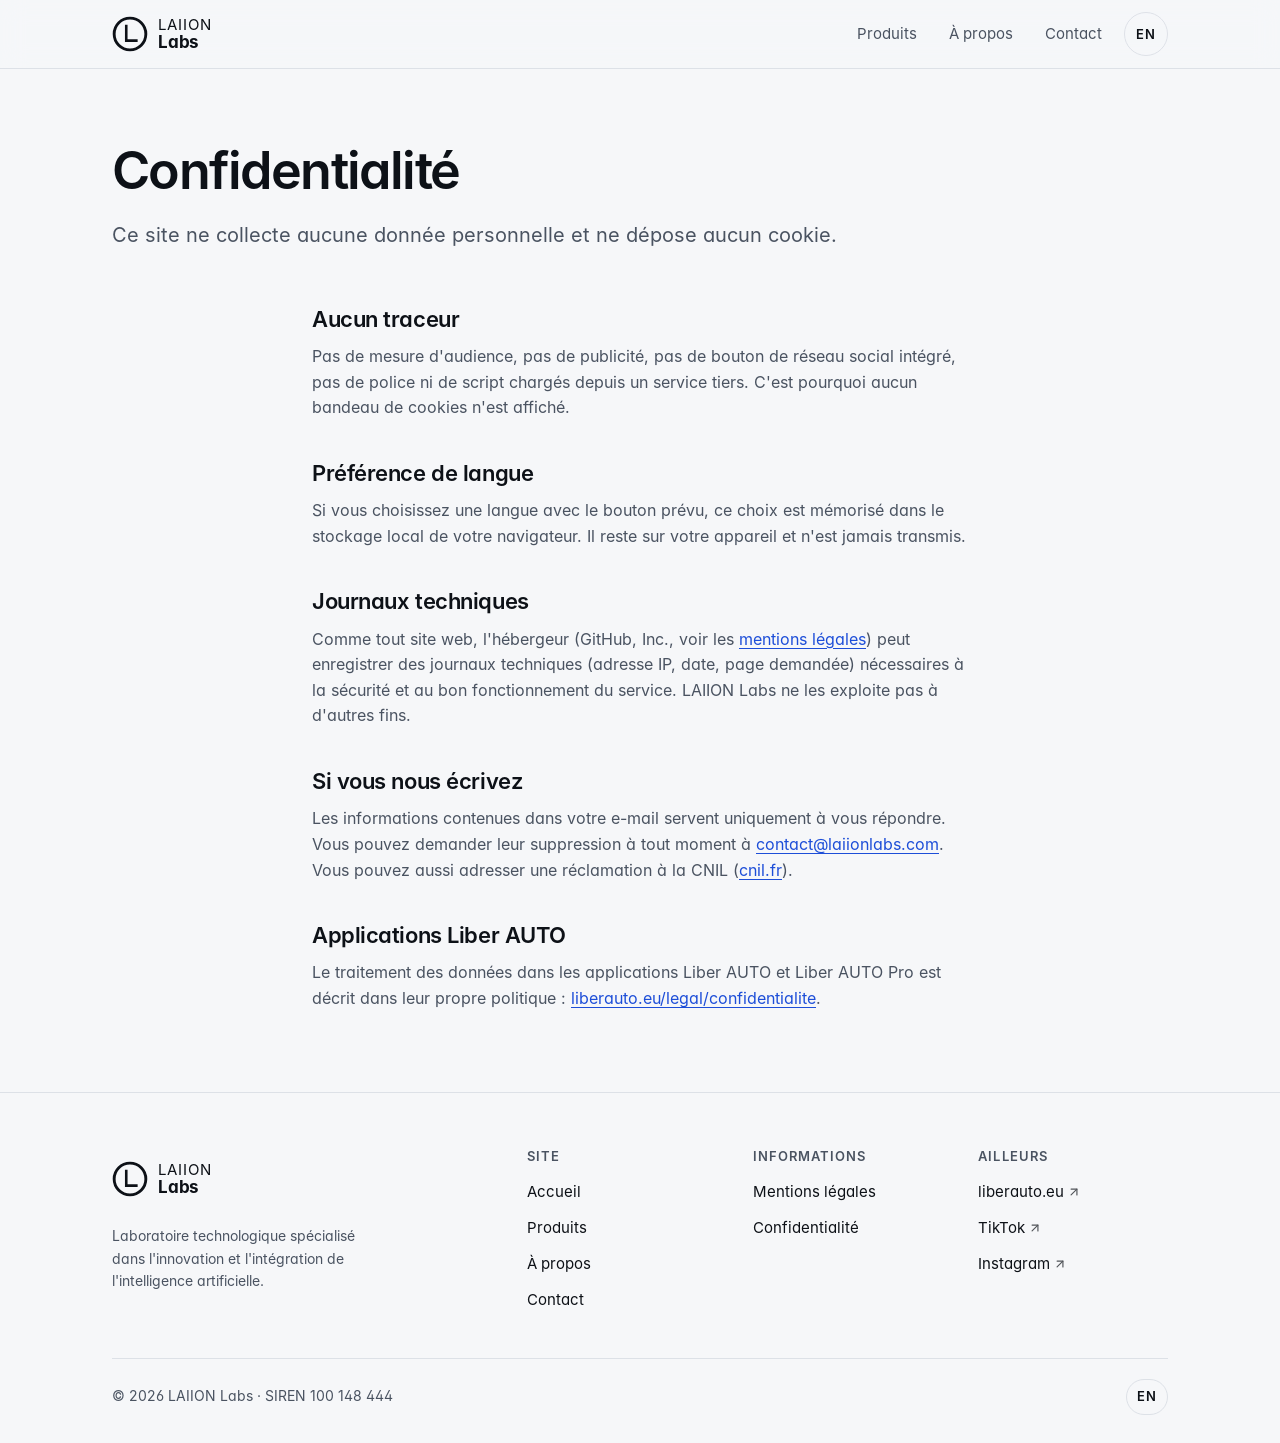
==== commit 92fa45d9: "Mise a jour." ====
--- a/confidentialite.html
+++ b/confidentialite.html
@@ -69,7 +69,7 @@
       <p>Si vous choisissez une langue avec le bouton prévu, ce choix est mémorisé dans le stockage local de votre navigateur. Il reste sur votre appareil et n'est jamais transmis.</p>
 
       <h2>Journaux techniques</h2>
-      <p>Comme tout site web, l'hébergeur peut enregistrer des journaux techniques (adresse IP, date, page demandée) nécessaires à la sécurité et au bon fonctionnement du service. LAIION Labs ne les exploite pas à d'autres fins.</p>
+      <p>Comme tout site web, l'hébergeur (GitHub, Inc., voir les <a href="mentions-legales.html">mentions légales</a>) peut enregistrer des journaux techniques (adresse IP, date, page demandée) nécessaires à la sécurité et au bon fonctionnement du service. LAIION Labs ne les exploite pas à d'autres fins.</p>
 
       <h2>Si vous nous écrivez</h2>
       <p>Les informations contenues dans votre e-mail servent uniquement à vous répondre. Vous pouvez demander leur suppression à tout moment à <a href="mailto:contact@laiionlabs.com">contact@laiionlabs.com</a>. Vous pouvez aussi adresser une réclamation à la CNIL (<a href="https://www.cnil.fr" rel="noopener">cnil.fr</a>).</p>
